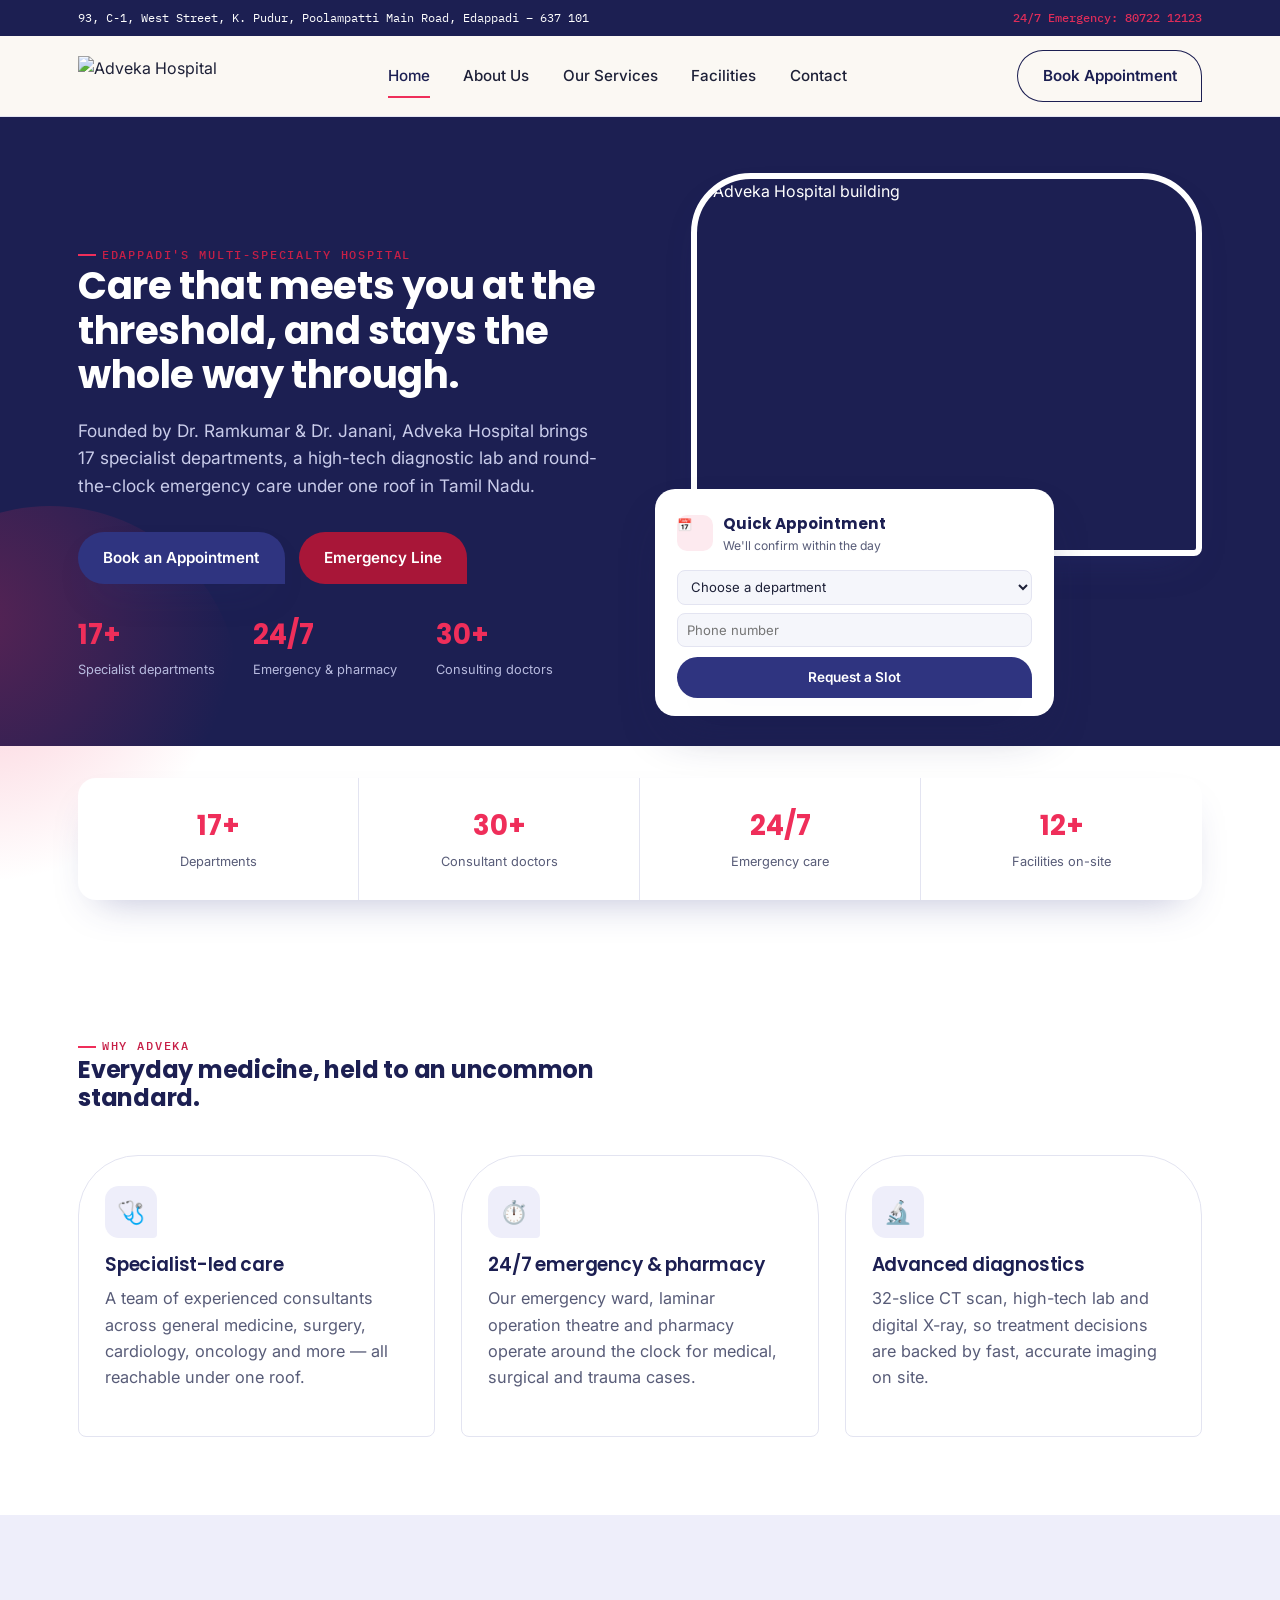
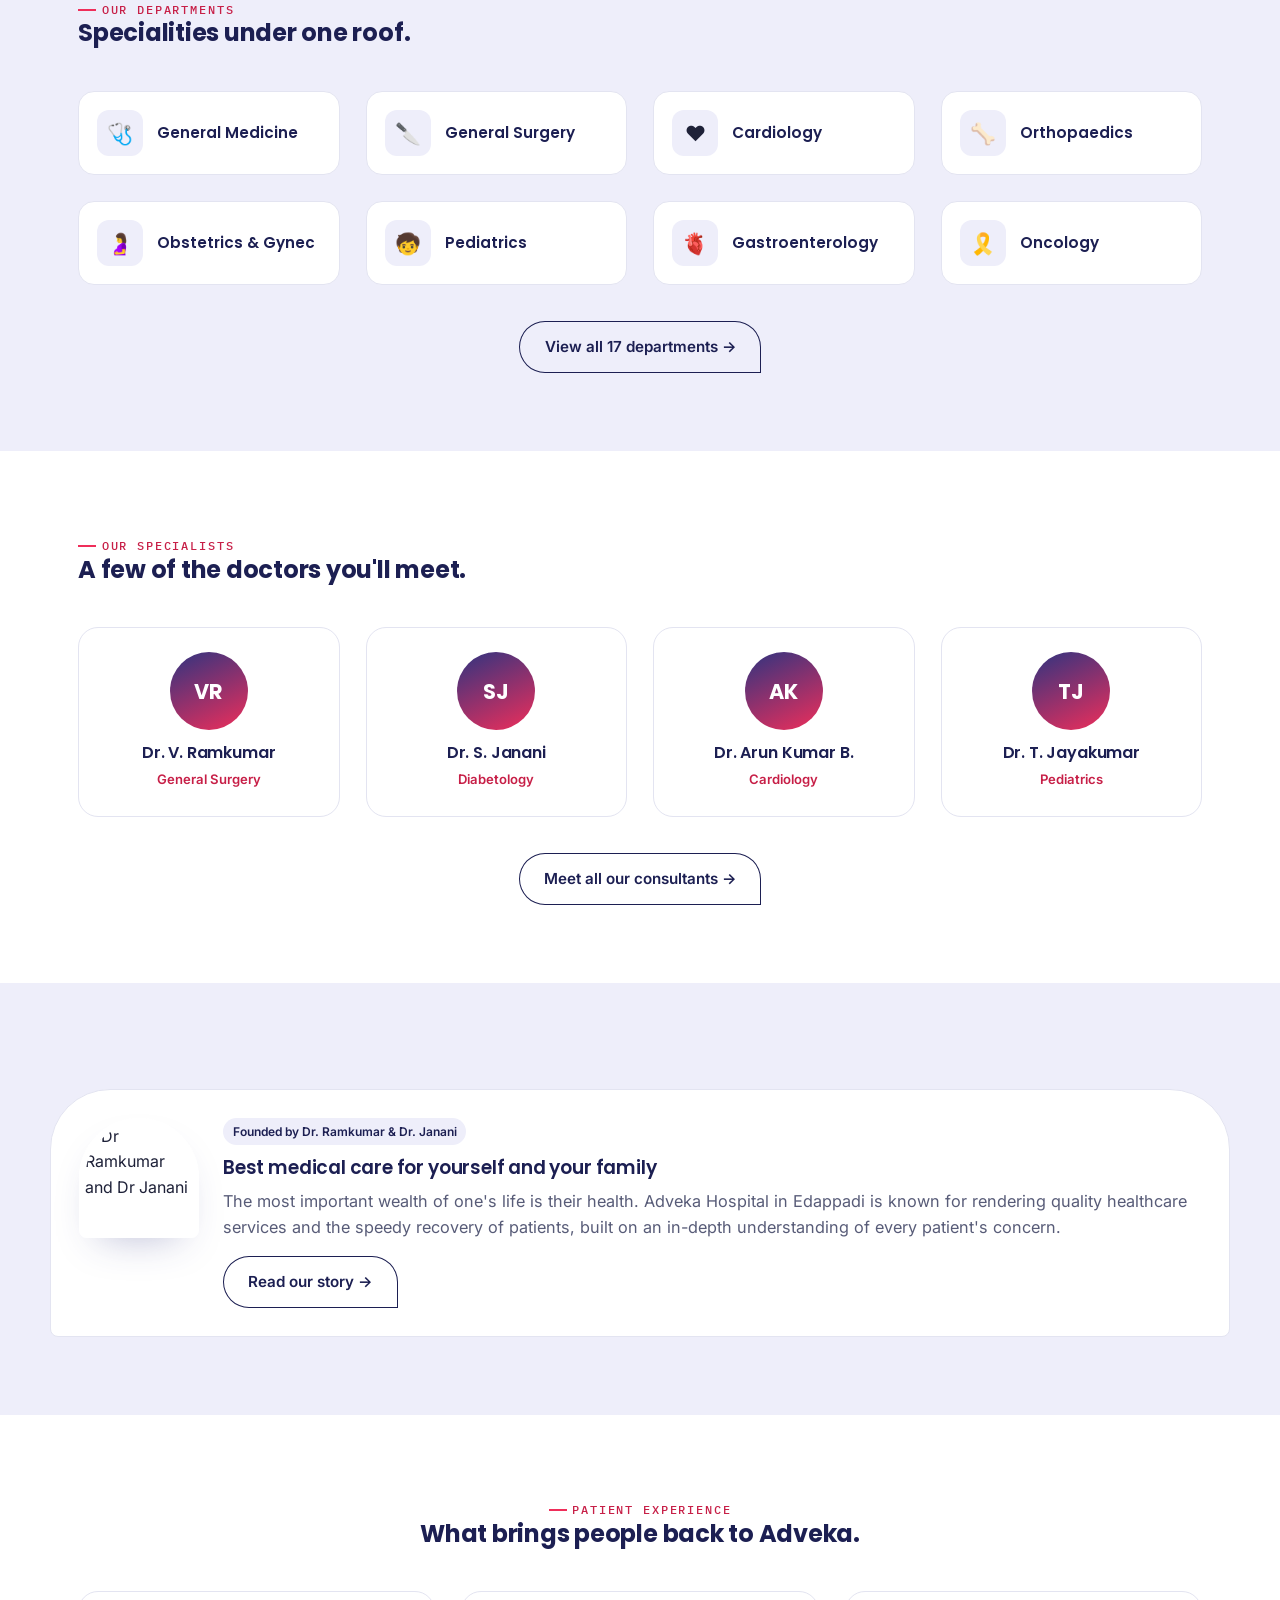
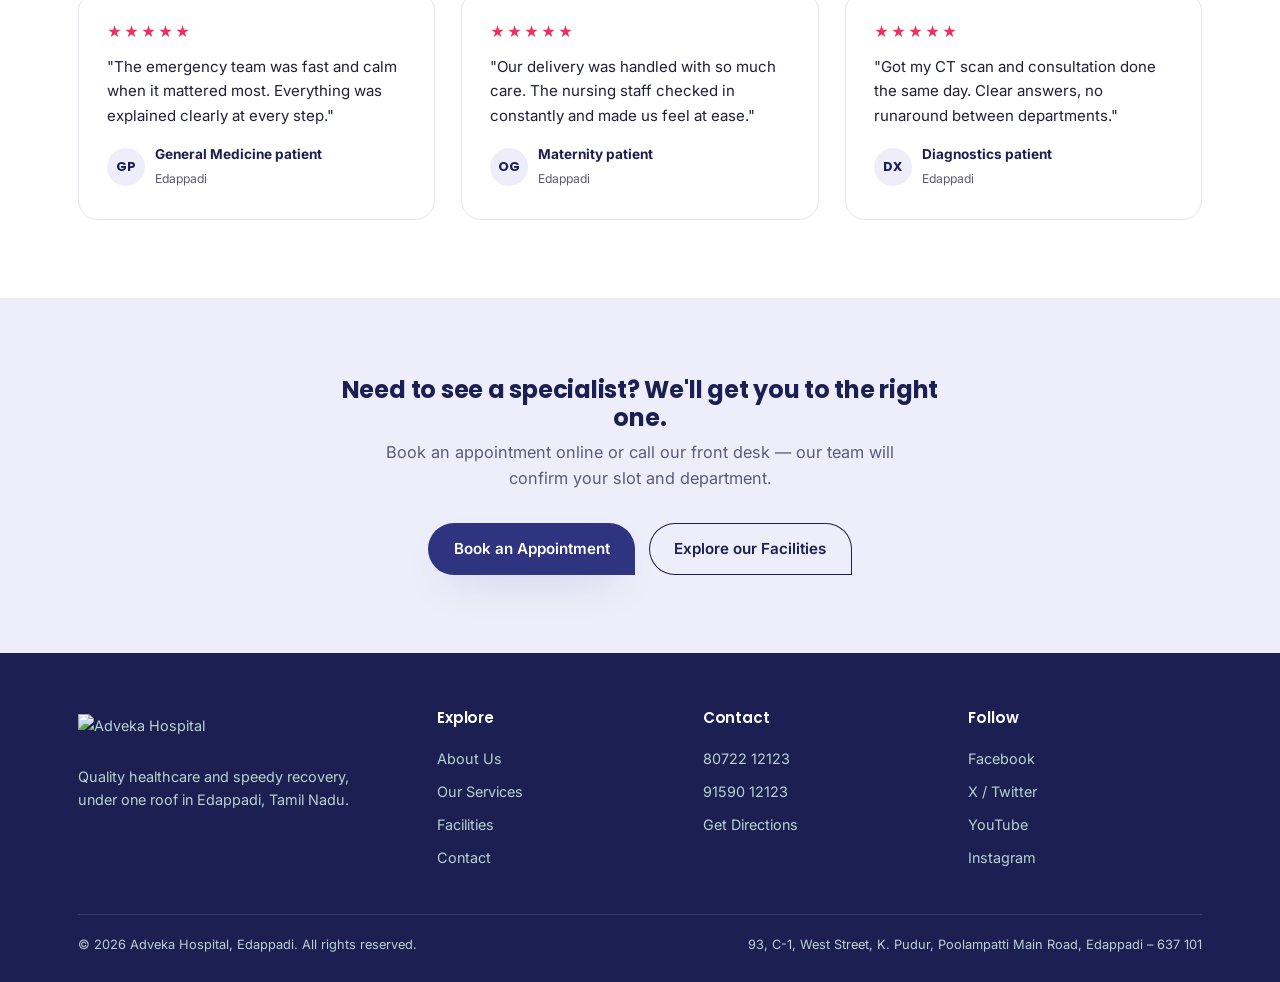
==== index.html @ e0ebd7b6 "Add files via upload" ====
<!DOCTYPE html>
<html lang="en">
<head>
<meta charset="UTF-8">
<meta name="viewport" content="width=device-width, initial-scale=1.0">
<title>Adveka Hospital — Multi-Specialty Care in Edappadi</title>
<meta name="description" content="Adveka Hospital offers top-tier medical care in Edappadi. Led by Dr. Ramkumar and Dr. Janani, we provide 24/7 emergency care and advanced treatment across 17 departments.">
<link rel="stylesheet" href="style.css">
</head>
<body>

<div class="top-strip">
  <div class="wrap">
    <span>93, C-1, West Street, K. Pudur, Poolampatti Main Road, Edappadi – 637 101</span>
    <a class="emergency" href="tel:+918072212123">24/7 Emergency: 80722 12123</a>
  </div>
</div>

<header class="site">
  <div class="wrap nav-row">
    <a href="index.html" class="brand"><img src="images/logo.png" alt="Adveka Hospital" class="brand-logo"></a>
    <nav class="main">
      <a href="index.html" class="active">Home</a>
      <a href="about.html">About Us</a>
      <a href="services.html">Our Services</a>
      <a href="facilities.html">Facilities</a>
      <a href="contact.html">Contact</a>
    </nav>
    <div class="nav-cta">
      <a href="contact.html" class="btn btn-ghost">Book Appointment</a>
      <button class="menu-toggle" aria-label="Menu">
        <svg width="26" height="26" viewBox="0 0 24 24" fill="none" stroke="#16302C" stroke-width="2"><path d="M3 6h18M3 12h18M3 18h18"/></svg>
      </button>
    </div>
  </div>
</header>

<section class="home-hero">
  <div class="wrap">
    <div>
      <span class="eyebrow">Edappadi's Multi-Specialty Hospital</span>
      <h1>Care that meets you at the threshold, and stays the whole way through.</h1>
      <p class="lead">Founded by Dr. Ramkumar &amp; Dr. Janani, Adveka Hospital brings 17 specialist departments, a high-tech diagnostic lab and round-the-clock emergency care under one roof in Tamil Nadu.</p>
      <div class="cta-row">
        <a href="contact.html" class="btn btn-primary">Book an Appointment</a>
        <a href="tel:+918072212123" class="btn btn-urgent">Emergency Line</a>
      </div>
      <div class="hero-stats">
        <div><b>17+</b><span>Specialist departments</span></div>
        <div><b>24/7</b><span>Emergency &amp; pharmacy</span></div>
        <div><b>30+</b><span>Consulting doctors</span></div>
      </div>
    </div>
    <div class="hero-visual">
      <div class="arch-frame">
        <img src="https://www.advekahospital.com/source/slid%20show/1.jpg" alt="Adveka Hospital building">
      </div>
      <div class="quick-card">
        <div class="qc-head">
          <span class="qc-icon">📅</span>
          <div><strong>Quick Appointment</strong><span>We'll confirm within the day</span></div>
        </div>
        <select><option>Choose a department</option><option>General Medicine</option><option>Cardiology</option><option>Pediatrics</option><option>Emergency &amp; Critical Care</option></select>
        <input type="tel" placeholder="Phone number">
        <a href="contact.html" class="btn btn-primary">Request a Slot</a>
      </div>
    </div>
  </div>
</section>

<section class="stats-bar">
  <div class="wrap">
    <div>
      <div class="stat-item"><b>17+</b><span>Departments</span></div>
      <div class="stat-item"><b>30+</b><span>Consultant doctors</span></div>
      <div class="stat-item"><b>24/7</b><span>Emergency care</span></div>
      <div class="stat-item"><b>12+</b><span>Facilities on-site</span></div>
    </div>
  </div>
</section>

<section style="padding-top:52px;">
  <div class="wrap">
    <div class="section-head">
      <span class="eyebrow">Why Adveka</span>
      <h2>Everyday medicine, held to an uncommon standard.</h2>
    </div>
    <div class="grid cols-3">
      <div class="pillar">
        <div class="pillar-icon">🩺</div>
        <h3>Specialist-led care</h3>
        <p>A team of experienced consultants across general medicine, surgery, cardiology, oncology and more — all reachable under one roof.</p>
      </div>
      <div class="pillar">
        <div class="pillar-icon">⏱️</div>
        <h3>24/7 emergency &amp; pharmacy</h3>
        <p>Our emergency ward, laminar operation theatre and pharmacy operate around the clock for medical, surgical and trauma cases.</p>
      </div>
      <div class="pillar">
        <div class="pillar-icon">🔬</div>
        <h3>Advanced diagnostics</h3>
        <p>32-slice CT scan, high-tech lab and digital X-ray, so treatment decisions are backed by fast, accurate imaging on site.</p>
      </div>
    </div>
  </div>
</section>

<section class="tint">
  <div class="wrap">
    <div class="section-head">
      <span class="eyebrow">Our Departments</span>
      <h2>Specialities under one roof.</h2>
    </div>
    <div class="grid cols-4">
      <div class="dept-tile"><span class="dt-icon">🩺</span><strong>General Medicine</strong></div>
      <div class="dept-tile"><span class="dt-icon">🔪</span><strong>General Surgery</strong></div>
      <div class="dept-tile"><span class="dt-icon">❤️</span><strong>Cardiology</strong></div>
      <div class="dept-tile"><span class="dt-icon">🦴</span><strong>Orthopaedics</strong></div>
      <div class="dept-tile"><span class="dt-icon">🤰</span><strong>Obstetrics &amp; Gynec</strong></div>
      <div class="dept-tile"><span class="dt-icon">🧒</span><strong>Pediatrics</strong></div>
      <div class="dept-tile"><span class="dt-icon">🫀</span><strong>Gastroenterology</strong></div>
      <div class="dept-tile"><span class="dt-icon">🎗️</span><strong>Oncology</strong></div>
    </div>
    <div style="text-align:center; margin-top:36px;">
      <a href="services.html" class="btn btn-ghost">View all 17 departments →</a>
    </div>
  </div>
</section>

<section>
  <div class="wrap">
    <div class="section-head">
      <span class="eyebrow">Our Specialists</span>
      <h2>A few of the doctors you'll meet.</h2>
    </div>
    <div class="grid cols-4">
      <div class="doctor-card">
        <div class="doctor-avatar">VR</div>
        <h4>Dr. V. Ramkumar</h4>
        <span>General Surgery</span>
      </div>
      <div class="doctor-card">
        <div class="doctor-avatar">SJ</div>
        <h4>Dr. S. Janani</h4>
        <span>Diabetology</span>
      </div>
      <div class="doctor-card">
        <div class="doctor-avatar">AK</div>
        <h4>Dr. Arun Kumar B.</h4>
        <span>Cardiology</span>
      </div>
      <div class="doctor-card">
        <div class="doctor-avatar">TJ</div>
        <h4>Dr. T. Jayakumar</h4>
        <span>Pediatrics</span>
      </div>
    </div>
    <div style="text-align:center; margin-top:36px;">
      <a href="services.html" class="btn btn-ghost">Meet all our consultants →</a>
    </div>
  </div>
</section>

<section class="tint">
  <div class="wrap founder-row">
    <div class="arch-frame">
      <img src="https://www.advekahospital.com/source/person%20image/IMG_0088-1.jpg" alt="Dr Ramkumar and Dr Janani">
    </div>
    <div>
      <span class="tag">Founded by Dr. Ramkumar &amp; Dr. Janani</span>
      <h3>Best medical care for yourself and your family</h3>
      <p>The most important wealth of one's life is their health. Adveka Hospital in Edappadi is known for rendering quality healthcare services and the speedy recovery of patients, built on an in-depth understanding of every patient's concern.</p>
      <a href="about.html" class="btn btn-ghost">Read our story →</a>
    </div>
  </div>
</section>

<section>
  <div class="wrap">
    <div class="section-head center">
      <span class="eyebrow">Patient Experience</span>
      <h2>What brings people back to Adveka.</h2>
    </div>
    <div class="grid cols-3">
      <div class="testi-card">
        <div class="stars">★★★★★</div>
        <p>"The emergency team was fast and calm when it mattered most. Everything was explained clearly at every step."</p>
        <div class="testi-who"><span class="ta">GP</span><div><b>General Medicine patient</b><span>Edappadi</span></div></div>
      </div>
      <div class="testi-card">
        <div class="stars">★★★★★</div>
        <p>"Our delivery was handled with so much care. The nursing staff checked in constantly and made us feel at ease."</p>
        <div class="testi-who"><span class="ta">OG</span><div><b>Maternity patient</b><span>Edappadi</span></div></div>
      </div>
      <div class="testi-card">
        <div class="stars">★★★★★</div>
        <p>"Got my CT scan and consultation done the same day. Clear answers, no runaround between departments."</p>
        <div class="testi-who"><span class="ta">DX</span><div><b>Diagnostics patient</b><span>Edappadi</span></div></div>
      </div>
    </div>
  </div>
</section>

<section class="tint">
  <div class="wrap" style="text-align:center;">
    <h2 style="max-width:620px; margin:0 auto .3em;">Need to see a specialist? We'll get you to the right one.</h2>
    <p style="max-width:520px; margin:0 auto 1.6em;">Book an appointment online or call our front desk — our team will confirm your slot and department.</p>
    <div class="cta-row" style="justify-content:center;">
      <a href="contact.html" class="btn btn-primary">Book an Appointment</a>
      <a href="facilities.html" class="btn btn-ghost">Explore our Facilities</a>
    </div>
  </div>
</section>

<footer>
  <div class="wrap">
    <div class="foot-grid">
      <div>
        <a href="index.html" class="brand" style="margin-bottom:12px;"><img src="logo-white.png" alt="Adveka Hospital" class="brand-logo brand-logo-footer"></a>
        <p style="color:#B9D2CE; font-size:.9rem; max-width:280px;">Quality healthcare and speedy recovery, under one roof in Edappadi, Tamil Nadu.</p>
      </div>
      <div>
        <h4>Explore</h4>
        <a href="about.html">About Us</a>
        <a href="services.html">Our Services</a>
        <a href="facilities.html">Facilities</a>
        <a href="contact.html">Contact</a>
      </div>
      <div>
        <h4>Contact</h4>
        <a href="tel:+918072212123">80722 12123</a>
        <a href="tel:+919159012123">91590 12123</a>
        <a href="https://maps.app.goo.gl/mtVAc7SAE1nPAqNa7">Get Directions</a>
      </div>
      <div>
        <h4>Follow</h4>
        <a href="https://www.facebook.com/AdvekaHospital/">Facebook</a>
        <a href="https://x.com/AdvekaH43339">X / Twitter</a>
        <a href="https://www.youtube.com/@AdvekaHospital">YouTube</a>
        <a href="https://www.instagram.com/adveka_hospital/">Instagram</a>
      </div>
    </div>
    <div class="foot-bottom">
      <span>© 2026 Adveka Hospital, Edappadi. All rights reserved.</span>
      <span>93, C-1, West Street, K. Pudur, Poolampatti Main Road, Edappadi – 637 101</span>
    </div>
  </div>
</footer>

<script src="script.js"></script>
</body>
</html>
---- style.css ----
/* ============================================================
   ADVEKA HOSPITAL — design system v2
   Palette pulled directly from the brand mark: deep indigo-navy + vivid rose.
   Type: Poppins (geometric, rounded terminals — echoes the logotype) for
   display, Inter for body copy — chosen specifically for on-screen reading
   comfort (tall x-height, open apertures, no ambiguous characters).
   Signature motif: the entrance arch (threshold), recolored to the brand.
   ============================================================ */

@import url('https://fonts.googleapis.com/css2?family=Poppins:wght@500;600;700;800&family=Inter:wght@400;500;600;700&family=IBM+Plex+Mono:wght@500&display=swap');

:root{
  --paper:#FFFFFF;
  --paper-dim:#F5F6FB;
  --ink:#1E2138;
  --ink-soft:#585C78;
  --navy:#2F3480;
  --navy-deep:#1C1F52;
  --navy-tint:#EEEEFA;
  --pink:#EF2E5A;
  --pink-deep:#C71F47;
  --pink-tint:#FDEAEF;
  --maroon:#A81638;
  --line:#E3E4F1;
  --radius-arch: 60px 60px 8px 8px;
  --shadow: 0 18px 40px -20px rgba(47,52,128,0.35);
  --max: 1180px;
}

*{box-sizing:border-box;}
html{scroll-behavior:smooth;}
body{
  margin:0;
  background:var(--paper);
  color:var(--ink);
  font-family:'Inter', sans-serif;
  font-size:16px;
  line-height:1.6;
  -webkit-font-smoothing:antialiased;
}
h1,h2,h3,h4{
  font-family:'Poppins', sans-serif;
  font-weight:700;
  line-height:1.16;
  margin:0 0 .5em;
  color:var(--navy-deep);
  letter-spacing:-0.01em;
}
h3, h4{ font-weight:600; }
p{margin:0 0 1em; color:var(--ink-soft); font-size:1.02rem;}
a{color:inherit; text-decoration:none;}
img{max-width:100%; display:block;}
.mono{font-family:'IBM Plex Mono', monospace; letter-spacing:.02em;}
.wrap{max-width:var(--max); margin:0 auto; padding:0 28px;}
.eyebrow{
  display:inline-flex; align-items:center; gap:.5em;
  font-family:'IBM Plex Mono', monospace;
  font-size:.72rem; letter-spacing:.16em; text-transform:uppercase;
  color:var(--pink-deep); font-weight:500;
}
.eyebrow::before{content:""; width:18px; height:2px; background:var(--pink); display:inline-block;}
.btn{
  display:inline-flex; align-items:center; gap:.6em;
  padding:.85em 1.6em;
  border-radius: 999px 999px 6px 999px;
  font-weight:600; font-size:.95rem;
  border:1.5px solid transparent;
  cursor:pointer; transition:transform .18s ease, box-shadow .18s ease, background .18s ease;
}
.btn-primary{ background:var(--navy); color:var(--paper); box-shadow:var(--shadow); }
.btn-primary:hover{ transform:translateY(-2px); background:var(--navy-deep); }
.btn-ghost{ background:transparent; color:var(--navy-deep); border-color:var(--navy-deep); }
.btn-ghost:hover{ background:var(--navy); color:var(--paper); border-color:var(--navy);}
.btn-urgent{ background:var(--maroon); color:#fff; }
.btn-urgent:hover{ background:#71232b; transform:translateY(-2px);}

/* ---------- header ---------- */
.top-strip{
  background:var(--navy-deep); color:var(--paper);
  font-family:'IBM Plex Mono', monospace; font-size:.78rem;
}
.top-strip .wrap{ display:flex; justify-content:space-between; align-items:center; padding:8px 28px; gap:12px; flex-wrap:wrap;}
.top-strip a{ opacity:.92; }
.top-strip .emergency{ color:var(--pink); font-weight:500;}

header.site{
  position:sticky; top:0; z-index:50;
  background:rgba(251,248,242,.92);
  backdrop-filter:blur(10px);
  border-bottom:1px solid var(--line);
}
.nav-row{ display:flex; align-items:center; justify-content:space-between; padding:14px 28px;}
.brand{ display:flex; align-items:center; }
.brand-logo{ height:40px; width:auto; display:block; }
.brand-logo-footer{ height:34px; }
nav.main{ display:flex; align-items:center; gap:2.1em; }
nav.main a{
  font-size:.95rem; font-weight:500; color:var(--ink);
  position:relative; padding:4px 0;
}
nav.main a.active, nav.main a:hover{ color:var(--navy-deep); }
nav.main a.active::after{
  content:""; position:absolute; left:0; right:0; bottom:-6px; height:2px; background:var(--pink);
}
.nav-cta{ display:flex; align-items:center; gap:1em; }
.menu-toggle{ display:none; background:none; border:none; cursor:pointer; }

@media (max-width: 880px){
  nav.main{
    position:fixed; inset:60px 0 auto 0; background:var(--paper);
    flex-direction:column; align-items:flex-start; gap:0;
    padding:10px 28px 20px; border-bottom:1px solid var(--line);
    transform:translateY(-130%); transition:transform .3s ease; box-shadow:var(--shadow);
  }
  nav.main.open{ transform:translateY(0); }
  nav.main a{ padding:12px 0; width:100%; border-bottom:1px solid var(--line); }
  .menu-toggle{ display:block; }
  .nav-cta .btn-ghost{ display:none; }
}

/* ---------- hero (page header) ---------- */
.page-hero{
  position:relative; overflow:hidden;
  background:var(--navy-deep); color:var(--paper);
  padding:90px 0 70px;
}
.page-hero::before{
  content:""; position:absolute; right:-120px; top:-120px; width:360px; height:360px;
  border-radius:50%; background:radial-gradient(circle at 30% 30%, rgba(231,169,60,.35), transparent 70%);
}
.page-hero h1{ color:var(--paper); font-size:clamp(2.1rem, 4vw, 3.1rem); max-width:720px;}
.page-hero p.lead{ color:#CFE3E0; max-width:560px; font-size:1.05rem;}
.crumb{ font-family:'IBM Plex Mono',monospace; font-size:.78rem; color:var(--pink); letter-spacing:.1em; text-transform:uppercase; margin-bottom:14px; display:block;}

/* ---------- arch card, the signature device ---------- */
.arch{
  border-radius: var(--radius-arch);
  overflow:hidden;
  border:1px solid var(--line);
  background:#fff;
}
.arch-frame{
  border-radius: var(--radius-arch);
  overflow:hidden; position:relative;
  border: 6px solid var(--paper);
  box-shadow: var(--shadow);
}
.arch-frame img{ width:100%; height:100%; object-fit:cover; display:block;}

/* section divider evoking a garland thread beneath an arch row */
.thread{
  height:1px; background:repeating-linear-gradient(90deg, var(--line) 0 10px, transparent 10px 16px);
  margin: 8px 0 0;
}

section{ padding:78px 0; }
section.tint{ background:var(--navy-tint); }
.section-head{ max-width:640px; margin-bottom:44px; }

/* ---------- home hero v2: image + floating quick-appointment card ---------- */
.home-hero{
  position:relative; background:var(--navy-deep); color:var(--paper);
  padding:56px 0 0;
}
.home-hero::after{
  content:""; position:absolute; left:-140px; bottom:-140px; width:380px; height:380px;
  border-radius:50%; background:radial-gradient(circle at 30% 30%, rgba(239,46,90,.28), transparent 70%);
}
.home-hero .wrap{ display:grid; grid-template-columns:1.05fr .95fr; gap:48px; align-items:center; position:relative; z-index:1;}
.home-hero h1{ color:var(--paper); font-size:clamp(2.2rem, 3vw, 3.4rem); }
.home-hero p.lead{ color:#C9CCEA; font-size:1.08rem; max-width:520px;}
.hero-stats{ display:flex; gap:2.4em; margin-top:1.8em; flex-wrap:wrap;}
.hero-stats div b{ font-family:'Poppins',sans-serif; font-size:1.7rem; color:var(--pink); display:block;}
.hero-stats div span{ font-size:.8rem; color:#B7BADE;}
.cta-row{ display:flex; gap:14px; margin-top:2em; flex-wrap:wrap;}
.hero-visual{ position:relative; padding-bottom:190px;}
.hero-visual .arch-frame{ width:100%; aspect-ratio:4/3; margin:0; }
.hero-visual .arch-frame.small{ display:none; }
.quick-card{
  position:absolute; left:-36px; bottom:30px; width:78%;
  background:#fff; border-radius:20px; box-shadow:0 24px 50px -18px rgba(28,31,82,.45);
  padding:22px 22px 18px; color:var(--ink);
}
.quick-card .qc-head{ display:flex; align-items:center; gap:10px; margin-bottom:14px; }
.quick-card .qc-icon{ width:36px; height:36px; border-radius:10px; background:var(--pink-tint); display:flex; align-items:center; justify-content:center; font-size:1.1rem; flex:none;}
.quick-card .qc-head strong{ font-family:'Poppins',sans-serif; font-size:.95rem; color:var(--navy-deep); }
.quick-card .qc-head span{ display:block; font-size:.76rem; color:var(--ink-soft); }
.quick-card select, .quick-card input{
  width:100%; padding:.6em .7em; border:1px solid var(--line); border-radius:8px;
  font-family:inherit; font-size:.82rem; margin-bottom:8px; background:var(--paper-dim); color:var(--ink);
}
.quick-card .btn{ width:100%; justify-content:center; padding:.65em 1em; font-size:.85rem; margin-top:2px;}
@media (max-width:1080px){ .quick-card{ left:0; width:88%; } }
@media (max-width:900px){ .hero-visual{ display:none; } }

/* ---------- stats bar (overlaps hero bottom edge) ---------- */
.stats-bar{ position:relative; z-index:2; margin-top:-46px; }
.stats-bar .wrap > div{
  background:#fff; border-radius:18px; box-shadow:var(--shadow);
  display:grid; grid-template-columns:repeat(4,1fr);
}
.stat-item{ padding:26px 18px; text-align:center; border-right:1px solid var(--line); }
.stat-item:last-child{ border-right:none; }
.stat-item b{ font-family:'Poppins',sans-serif; font-size:1.7rem; color:var(--pink); display:block; }
.stat-item span{ font-size:.8rem; color:var(--ink-soft); }
@media (max-width:700px){
  .stats-bar .wrap > div{ grid-template-columns:repeat(2,1fr); }
  .stat-item{ border-bottom:1px solid var(--line); }
}

/* ---------- department tile (icon style) ---------- */
.dept-tile{
  display:flex; align-items:center; gap:14px; background:#fff; border:1px solid var(--line);
  border-radius:16px; padding:18px 18px; transition:box-shadow .2s ease, transform .2s ease;
}
.dept-tile:hover{ box-shadow:var(--shadow); transform:translateY(-3px); }
.dept-tile .dt-icon{
  width:46px; height:46px; border-radius:12px; background:var(--navy-tint);
  display:flex; align-items:center; justify-content:center; font-size:1.3rem; flex:none;
}
.dept-tile strong{ font-size:.95rem; color:var(--navy-deep); font-family:'Poppins',sans-serif; font-weight:600; }

/* ---------- doctor card ---------- */
.doctor-card{ background:#fff; border:1px solid var(--line); border-radius:20px; padding:24px; text-align:center; }
.doctor-avatar{
  width:78px; height:78px; border-radius:50%; margin:0 auto 14px;
  background:linear-gradient(155deg, var(--navy), var(--pink));
  color:#fff; display:flex; align-items:center; justify-content:center;
  font-family:'Poppins',sans-serif; font-weight:700; font-size:1.3rem;
}
.doctor-card h4{ font-size:1rem; margin-bottom:.2em; }
.doctor-card span{ font-size:.82rem; color:var(--pink-deep); font-weight:600; }

/* ---------- testimonial card ---------- */
.testi-card{ background:#fff; border:1px solid var(--line); border-radius:20px; padding:28px; }
.testi-card .stars{ color:var(--pink); letter-spacing:2px; margin-bottom:12px; font-size:.9rem;}
.testi-card p{ font-size:.94rem; color:var(--ink); }
.testi-who{ display:flex; align-items:center; gap:10px; margin-top:16px; }
.testi-who .ta{
  width:38px; height:38px; border-radius:50%; background:var(--navy-tint); color:var(--navy-deep);
  display:flex; align-items:center; justify-content:center; font-family:'Poppins',sans-serif; font-weight:700; font-size:.8rem;
}
.testi-who b{ display:block; font-size:.85rem; color:var(--navy-deep); }
.testi-who span{ font-size:.76rem; color:var(--ink-soft); }


/* ---------- grids ---------- */
.grid{ display:grid; gap:26px; }
.grid.cols-3{ grid-template-columns:repeat(3,1fr); }
.grid.cols-4{ grid-template-columns:repeat(4,1fr); }
.grid.cols-2{ grid-template-columns:repeat(2,1fr); }
@media (max-width:900px){
  .grid.cols-3, .grid.cols-4{ grid-template-columns:repeat(2,1fr); }
  .home-hero .wrap{ grid-template-columns:1fr; }
  .hero-visual{ display:none; }
}
@media (max-width:600px){
  .grid.cols-3, .grid.cols-4, .grid.cols-2{ grid-template-columns:1fr; }
}

/* ---------- department / service card ---------- */
.dept-card{
  border:1px solid var(--line); background:#fff; border-radius: var(--radius-arch);
  padding:0; overflow:hidden; transition:box-shadow .2s ease, transform .2s ease;
}
.dept-card:hover{ box-shadow:var(--shadow); transform:translateY(-3px); }
.dept-top{
  background:var(--navy-tint); padding:26px 24px 18px; border-bottom:1px dashed var(--line);
}
.dept-top .eyebrow{ margin-bottom:8px; }
.dept-body{ padding:20px 24px 26px; }
.dept-body h3{ font-size:1.18rem; margin-bottom:.4em; }
.dept-body p{ font-size:.93rem; }
.consultants{ margin-top:14px; padding-top:14px; border-top:1px solid var(--line);}
.consultants .label{ font-family:'IBM Plex Mono',monospace; font-size:.7rem; text-transform:uppercase; letter-spacing:.1em; color:var(--pink-deep); display:block; margin-bottom:8px;}
.consultants ul{ margin:0; padding:0; list-style:none; }
.consultants li{ font-size:.88rem; color:var(--ink); padding:3px 0;}

/* filter pills */
.filters{ display:flex; flex-wrap:wrap; gap:10px; margin-bottom:36px; }
.filters button{
  border:1px solid var(--line); background:#fff; color:var(--ink-soft);
  padding:.5em 1.1em; border-radius:999px; font-size:.85rem; cursor:pointer; font-weight:500;
  transition:all .15s ease;
}
.filters button.active, .filters button:hover{ background:var(--navy); color:#fff; border-color:var(--navy); }

/* ---------- facility gallery ---------- */
.fac-card{ text-align:center; }
.fac-card .arch-frame{ aspect-ratio:4/3; margin-bottom:14px; }
.fac-card h4{ font-size:1rem; margin:0; }

/* ---------- about page bits ---------- */
.split{ display:grid; grid-template-columns:1fr 1fr; gap:56px; align-items:center; }
@media (max-width:900px){ .split{ grid-template-columns:1fr; } }
.founder-row{ display:flex; gap:24px; align-items:flex-start; background:#fff; border:1px solid var(--line); border-radius:var(--radius-arch); padding:28px; margin-top:28px;}
.founder-row .arch-frame{ width:120px; height:120px; flex:none; }
.pillar{ background:#fff; border:1px solid var(--line); border-radius:var(--radius-arch); padding:30px 26px; }
.pillar-icon{
  width:52px; height:52px; border-radius:14px 14px 4px 14px; background:var(--navy-tint);
  display:flex; align-items:center; justify-content:center; margin-bottom:16px; font-size:1.4rem;
}

/* ---------- contact page ---------- */
.contact-grid{ display:grid; grid-template-columns:1.2fr .8fr; gap:40px; align-items:start; }
@media (max-width:900px){ .contact-grid{ grid-template-columns:1fr; } }
.form-card{ background:#fff; border:1px solid var(--line); border-radius:var(--radius-arch); padding:38px; }
.field{ margin-bottom:18px; }
.field label{ display:block; font-size:.82rem; font-weight:600; margin-bottom:6px; color:var(--navy-deep); }
.field input, .field select, .field textarea{
  width:100%; padding:.8em .9em; border:1px solid var(--line); border-radius:10px;
  font-family:inherit; font-size:.95rem; background:var(--paper-dim); color:var(--ink);
}
.field-row{ display:grid; grid-template-columns:1fr 1fr; gap:16px; }
@media (max-width:520px){ .field-row{ grid-template-columns:1fr; } }
.info-card{ background:var(--navy-deep); color:var(--paper); border-radius:var(--radius-arch); padding:34px; }
.info-card h3{ color:var(--paper); }
.info-line{ display:flex; gap:12px; align-items:flex-start; padding:14px 0; border-bottom:1px solid rgba(255,255,255,.12); }
.info-line:last-child{ border-bottom:none; }
.info-line .ic{ color:var(--pink); font-size:1.1rem; }
.socials{ display:flex; gap:12px; margin-top:20px; }
.socials a{ width:38px; height:38px; border-radius:50%; background:rgba(255,255,255,.1); display:flex; align-items:center; justify-content:center; }
.socials a:hover{ background:var(--pink); color:var(--navy-deep); }

/* ---------- footer ---------- */
footer{ background:var(--navy-deep); color:#B9D2CE; padding:56px 0 26px; }
.foot-grid{ display:grid; grid-template-columns:1.4fr 1fr 1fr 1fr; gap:32px; }
@media (max-width:800px){ .foot-grid{ grid-template-columns:1fr 1fr; } }
footer h4{ color:var(--paper); font-size:.95rem; margin-bottom:1em; }
footer a{ display:block; color:#B9D2CE; font-size:.9rem; padding:5px 0; }
footer a:hover{ color:var(--pink); }
.foot-bottom{ margin-top:40px; padding-top:20px; border-top:1px solid rgba(255,255,255,.12); font-size:.8rem; display:flex; justify-content:space-between; flex-wrap:wrap; gap:10px; }

/* misc utility */
.center{ text-align:center; margin-left:auto; margin-right:auto; }
.tag{ display:inline-block; background:var(--navy-tint); color:var(--navy-deep); font-size:.75rem; padding:.3em .8em; border-radius:999px; font-weight:600; margin-bottom:12px;}
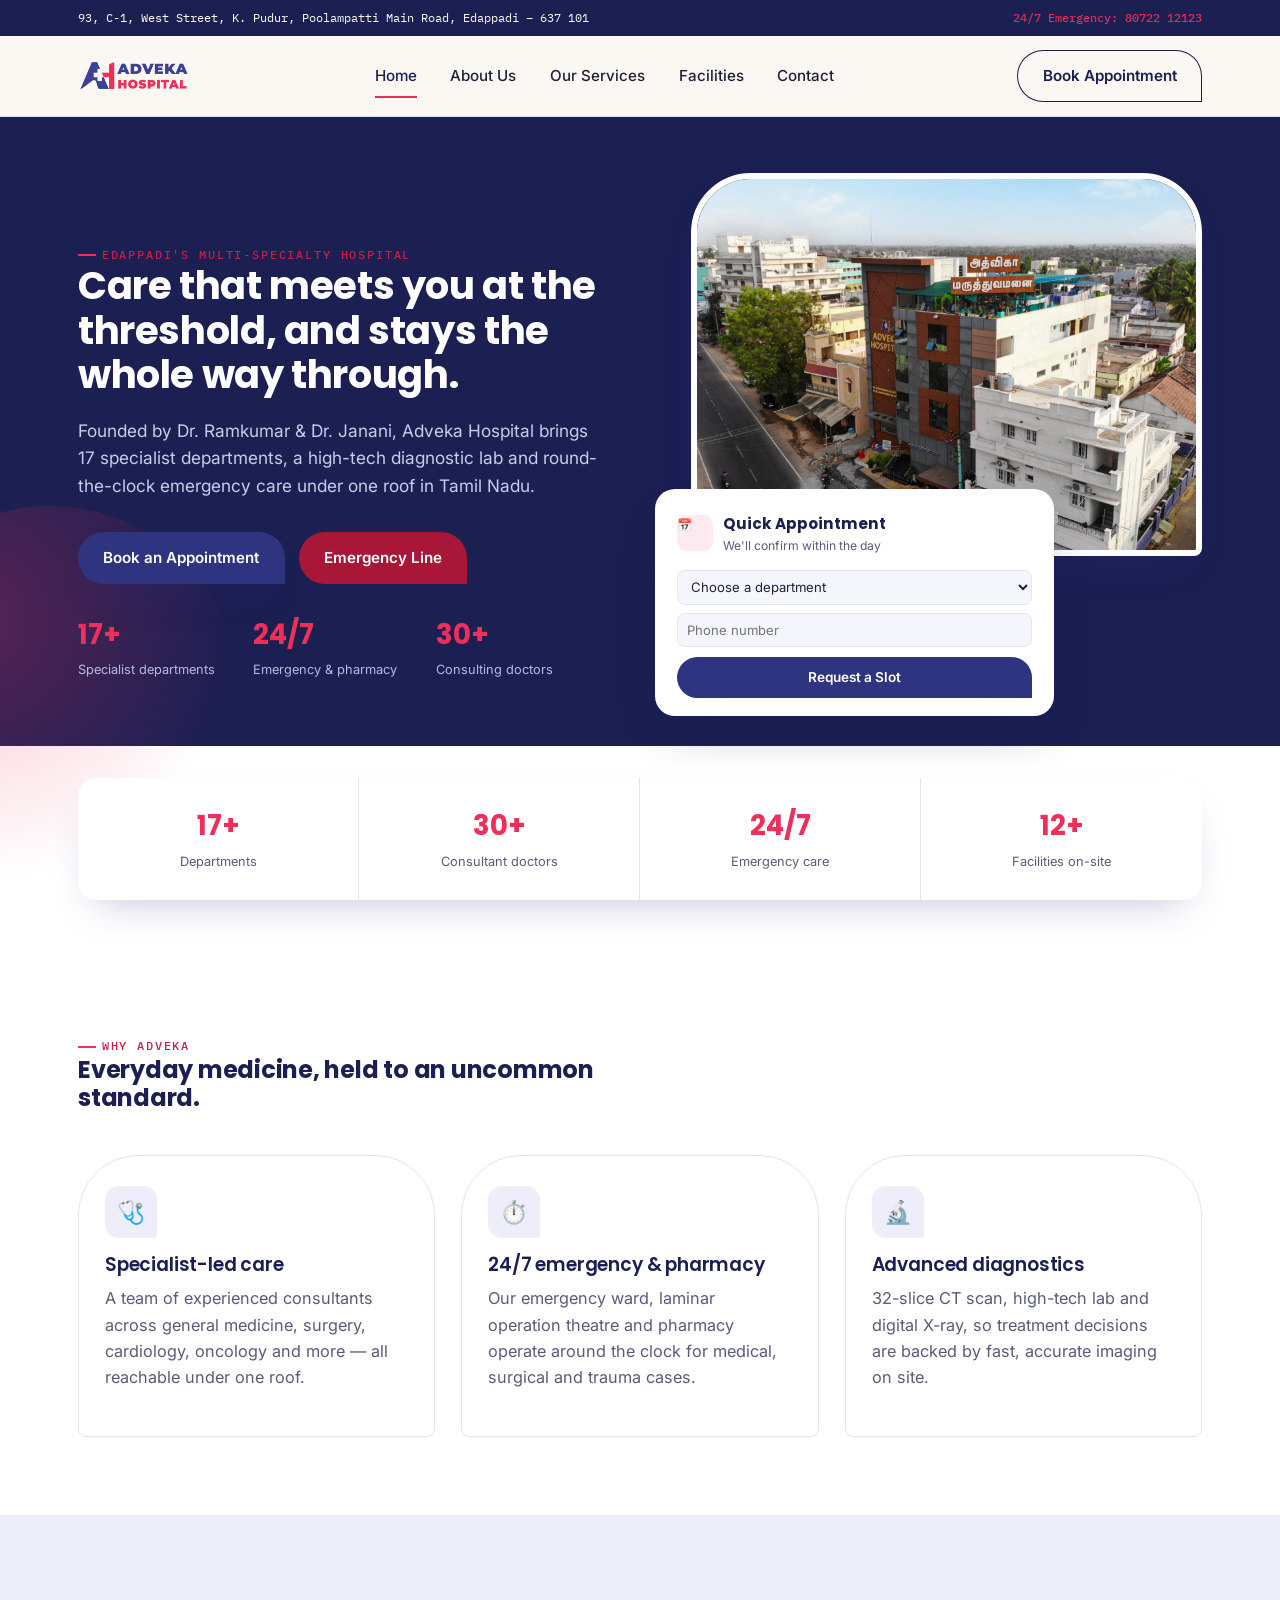
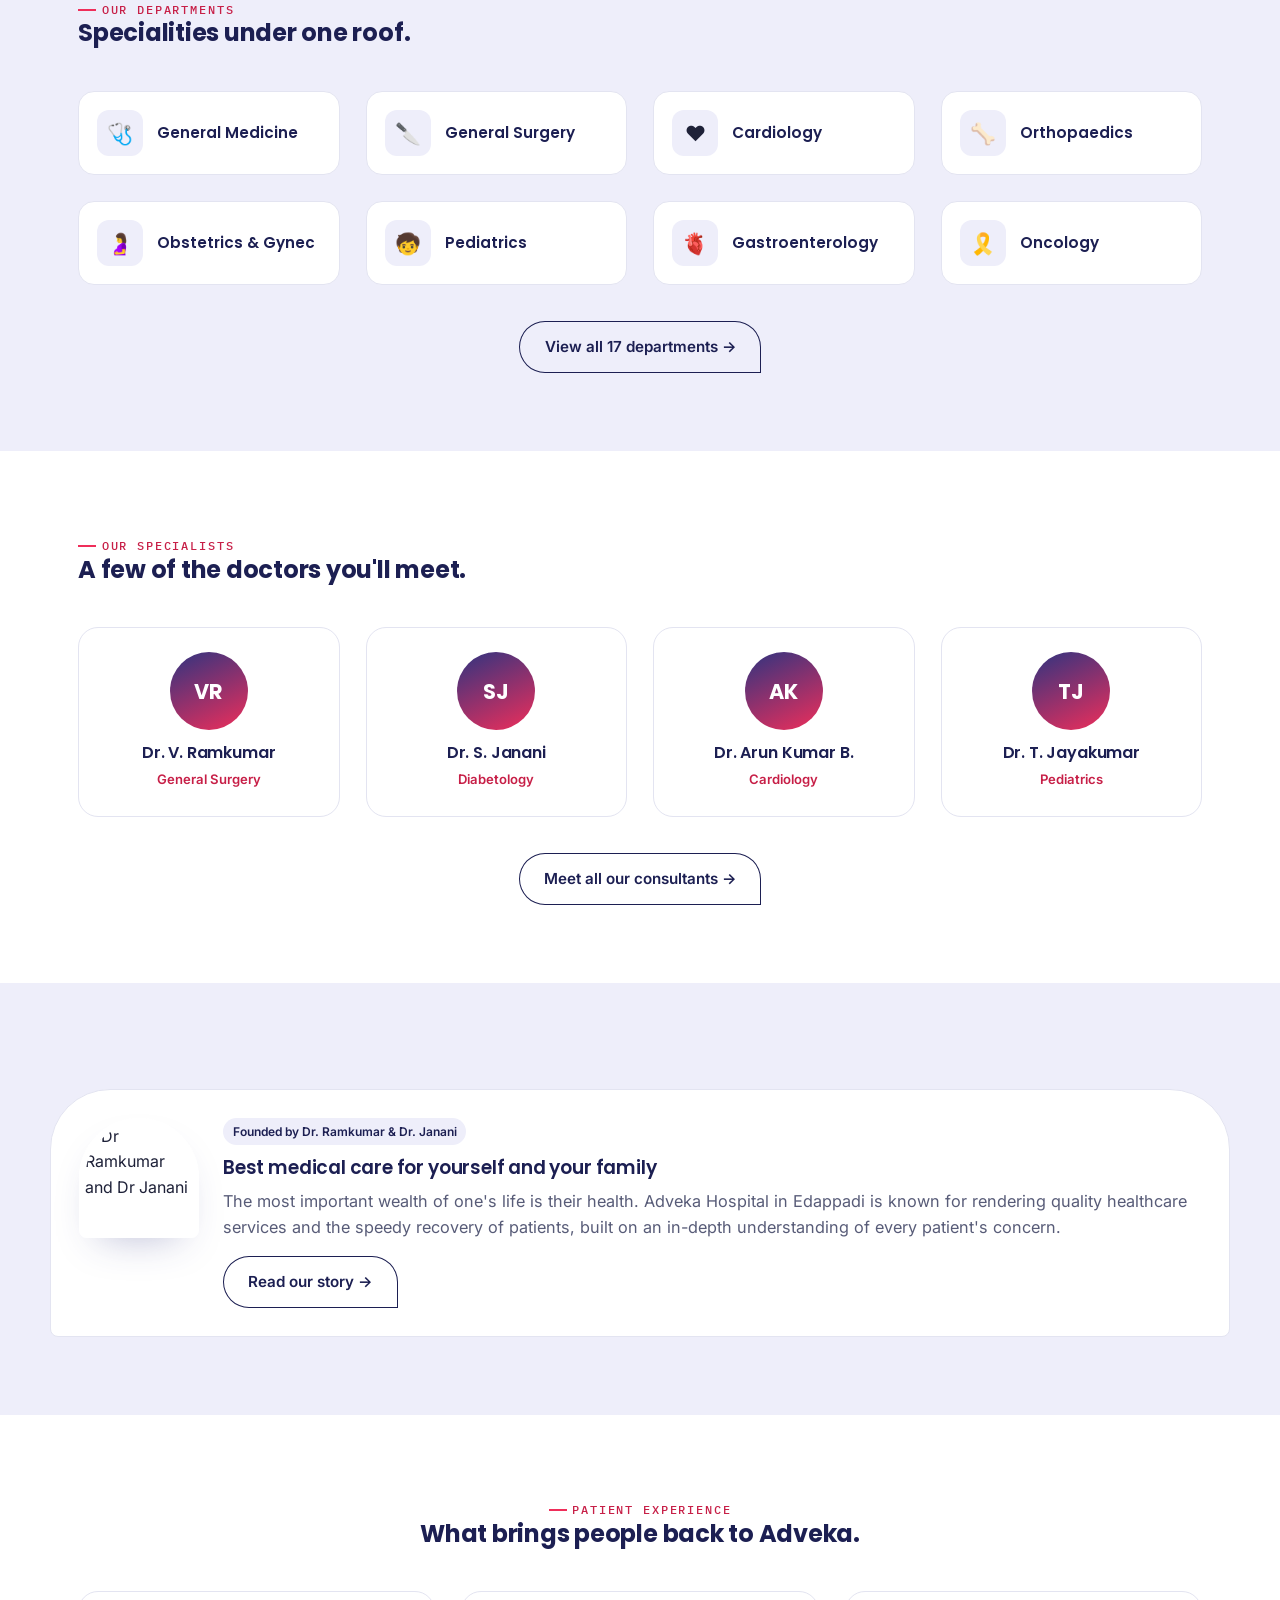
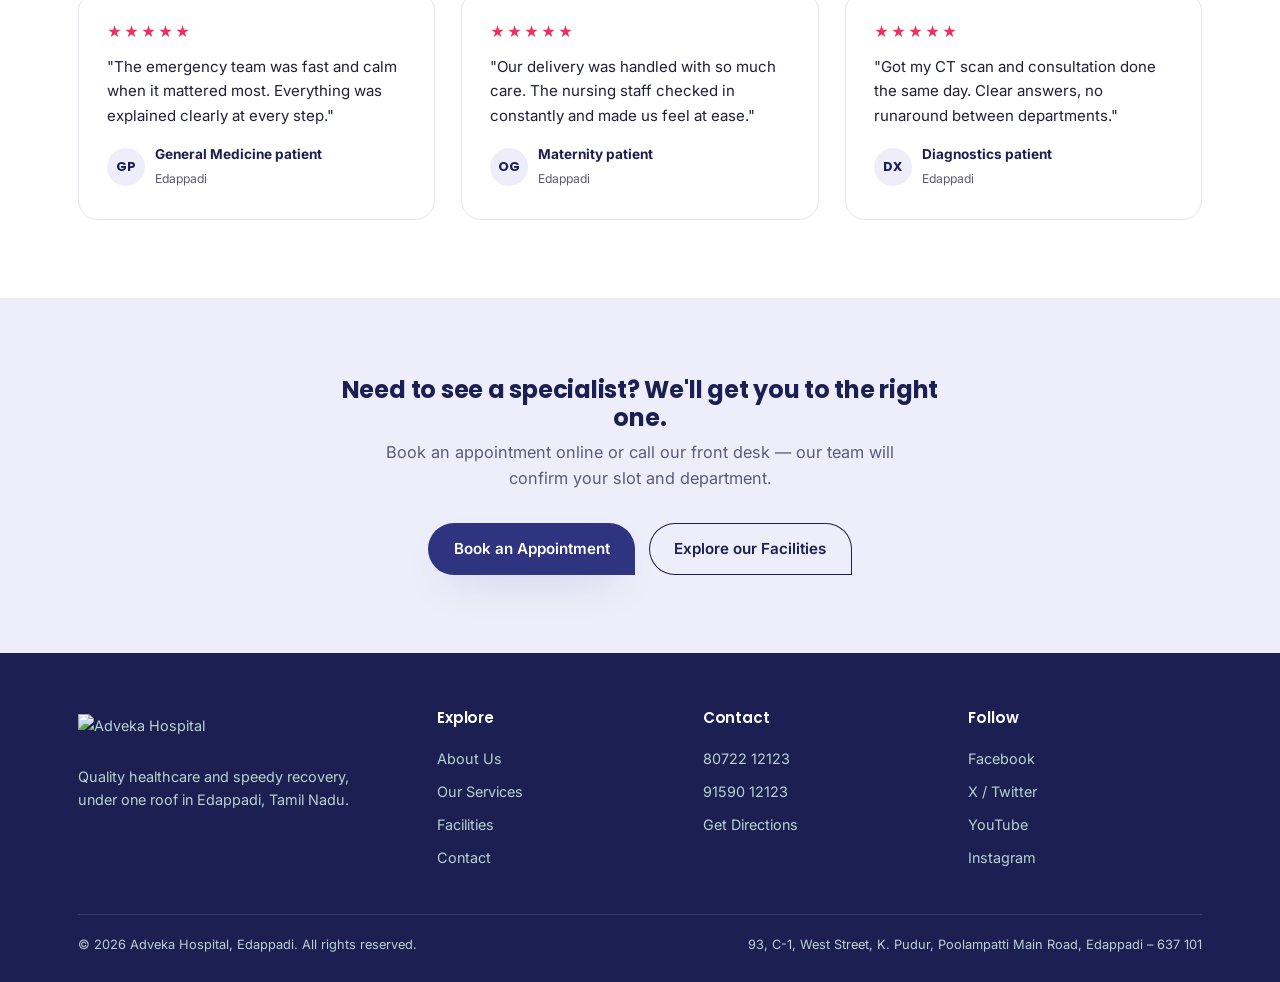
==== commit 145326e6: "Add files via upload" ====
--- a/index.html
+++ b/index.html
@@ -53,7 +53,7 @@
     </div>
     <div class="hero-visual">
       <div class="arch-frame">
-        <img src="https://www.advekahospital.com/source/slid%20show/1.jpg" alt="Adveka Hospital building">
+        <img src="images/1.jpg" alt="Adveka Hospital building">
       </div>
       <div class="quick-card">
         <div class="qc-head">
@@ -164,7 +164,7 @@
 <section class="tint">
   <div class="wrap founder-row">
     <div class="arch-frame">
-      <img src="https://www.advekahospital.com/source/person%20image/IMG_0088-1.jpg" alt="Dr Ramkumar and Dr Janani">
+      <img src="images/person%20image/IMG_0088-1.jpg" alt="Dr Ramkumar and Dr Janani">
     </div>
     <div>
       <span class="tag">Founded by Dr. Ramkumar &amp; Dr. Janani</span>
